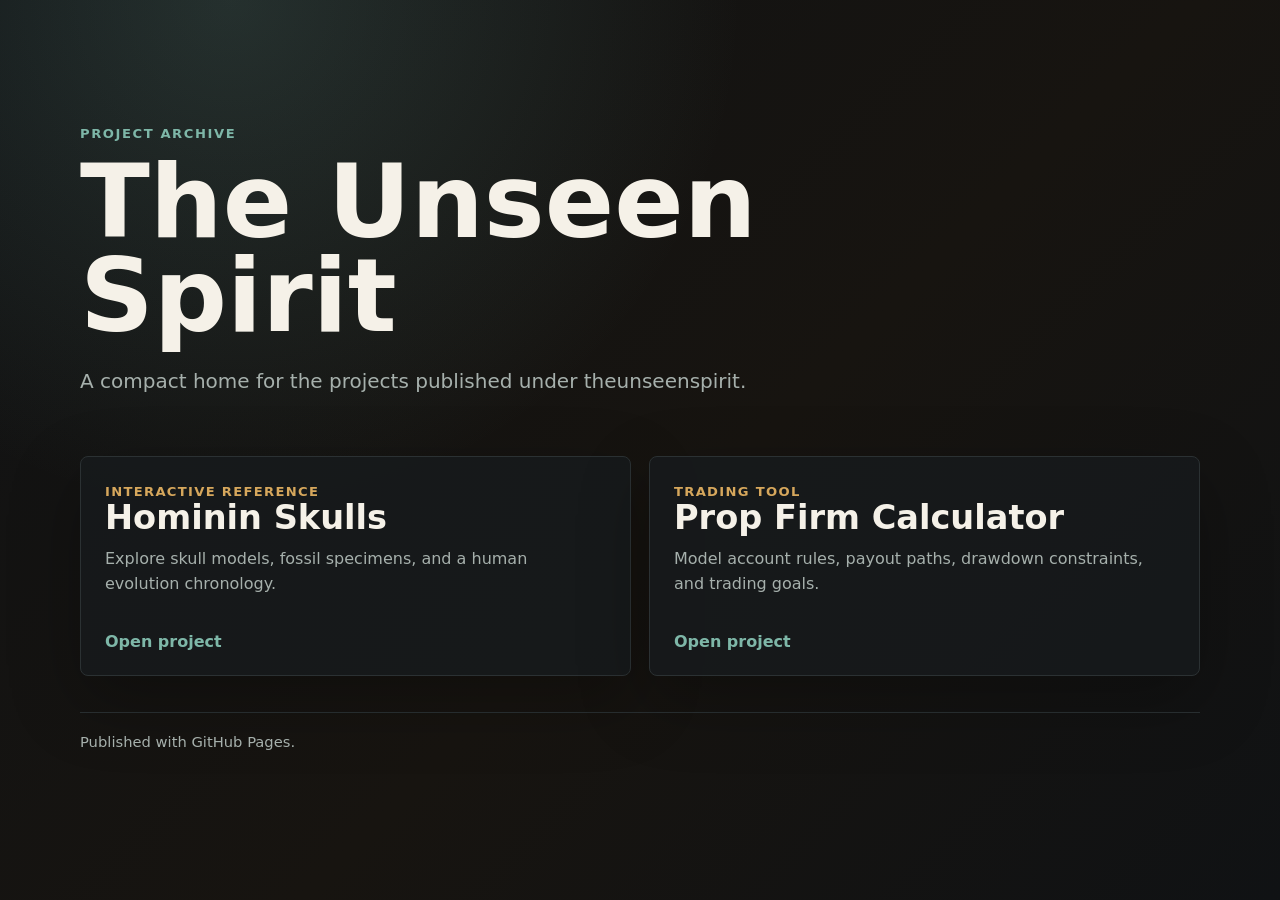
==== index.html @ e8b1f83f "Publish theunseenspirit projects" ====
<!doctype html>
<html lang="en">
<head>
  <meta charset="utf-8">
  <meta name="viewport" content="width=device-width, initial-scale=1">
  <meta name="description" content="The Unseen Spirit project archive.">
  <meta name="theme-color" content="#101214">
  <title>The Unseen Spirit</title>
  <style>
    :root {
      color-scheme: dark;
      --bg: #101214;
      --panel: #171a1d;
      --ink: #f5f1e8;
      --muted: #a6b0ac;
      --line: #2b3133;
      --accent: #d6a75c;
      --accent-2: #7eb7a8;
      --shadow: 0 24px 70px rgba(0, 0, 0, 0.28);
      font-family: Inter, ui-sans-serif, system-ui, -apple-system, BlinkMacSystemFont, "Segoe UI", sans-serif;
    }

    * {
      box-sizing: border-box;
    }

    body {
      margin: 0;
      min-height: 100vh;
      background:
        radial-gradient(circle at 18% 0%, rgba(126, 183, 168, 0.18), transparent 32rem),
        linear-gradient(135deg, #101214 0%, #171410 55%, #101214 100%);
      color: var(--ink);
    }

    main {
      width: min(1120px, calc(100% - 32px));
      margin: 0 auto;
      padding: 56px 0;
    }

    .hero {
      min-height: 42vh;
      display: grid;
      align-content: end;
      padding: 56px 0 36px;
    }

    .eyebrow {
      margin: 0 0 14px;
      color: var(--accent-2);
      font-size: 0.82rem;
      font-weight: 700;
      letter-spacing: 0.12em;
      text-transform: uppercase;
    }

    h1 {
      max-width: 820px;
      margin: 0;
      font-size: clamp(3rem, 8vw, 7.4rem);
      line-height: 0.92;
      letter-spacing: 0;
    }

    .intro {
      max-width: 680px;
      margin: 22px 0 0;
      color: var(--muted);
      font-size: clamp(1.04rem, 2vw, 1.25rem);
      line-height: 1.65;
    }

    .projects {
      display: grid;
      grid-template-columns: repeat(2, minmax(0, 1fr));
      gap: 18px;
      margin-top: 22px;
    }

    .project {
      min-height: 220px;
      display: flex;
      flex-direction: column;
      justify-content: space-between;
      gap: 24px;
      padding: 24px;
      border: 1px solid var(--line);
      border-radius: 8px;
      background: rgba(23, 26, 29, 0.82);
      box-shadow: var(--shadow);
      color: inherit;
      text-decoration: none;
      transition: transform 180ms ease, border-color 180ms ease, background 180ms ease;
    }

    .project:hover,
    .project:focus-visible {
      transform: translateY(-3px);
      border-color: rgba(214, 167, 92, 0.7);
      background: rgba(27, 31, 34, 0.95);
      outline: none;
    }

    .project span {
      color: var(--accent);
      font-size: 0.82rem;
      font-weight: 800;
      letter-spacing: 0.1em;
      text-transform: uppercase;
    }

    .project h2 {
      margin: 0;
      font-size: clamp(1.45rem, 3vw, 2.1rem);
      line-height: 1.05;
      letter-spacing: 0;
    }

    .project p {
      margin: 12px 0 0;
      color: var(--muted);
      line-height: 1.55;
    }

    .arrow {
      color: var(--accent-2);
      font-weight: 800;
    }

    footer {
      margin-top: 36px;
      padding-top: 20px;
      border-top: 1px solid var(--line);
      color: var(--muted);
      font-size: 0.92rem;
    }

    @media (max-width: 720px) {
      main {
        width: min(100% - 24px, 1120px);
        padding: 30px 0;
      }

      .hero {
        min-height: 34vh;
        padding: 36px 0 22px;
      }

      .projects {
        grid-template-columns: 1fr;
      }
    }
  </style>
</head>
<body>
  <main>
    <section class="hero" aria-labelledby="site-title">
      <p class="eyebrow">Project archive</p>
      <h1 id="site-title">The Unseen Spirit</h1>
      <p class="intro">A compact home for the projects published under theunseenspirit.</p>
    </section>

    <section class="projects" aria-label="Projects">
      <a class="project" href="projects/human-evolution-skull-comparison/public/">
        <div>
          <span>Interactive reference</span>
          <h2>Hominin Skulls</h2>
          <p>Explore skull models, fossil specimens, and a human evolution chronology.</p>
        </div>
        <div class="arrow">Open project</div>
      </a>

      <a class="project" href="projects/prop-firm-calculator/">
        <div>
          <span>Trading tool</span>
          <h2>Prop Firm Calculator</h2>
          <p>Model account rules, payout paths, drawdown constraints, and trading goals.</p>
        </div>
        <div class="arrow">Open project</div>
      </a>
    </section>

    <footer>Published with GitHub Pages.</footer>
  </main>
</body>
</html>
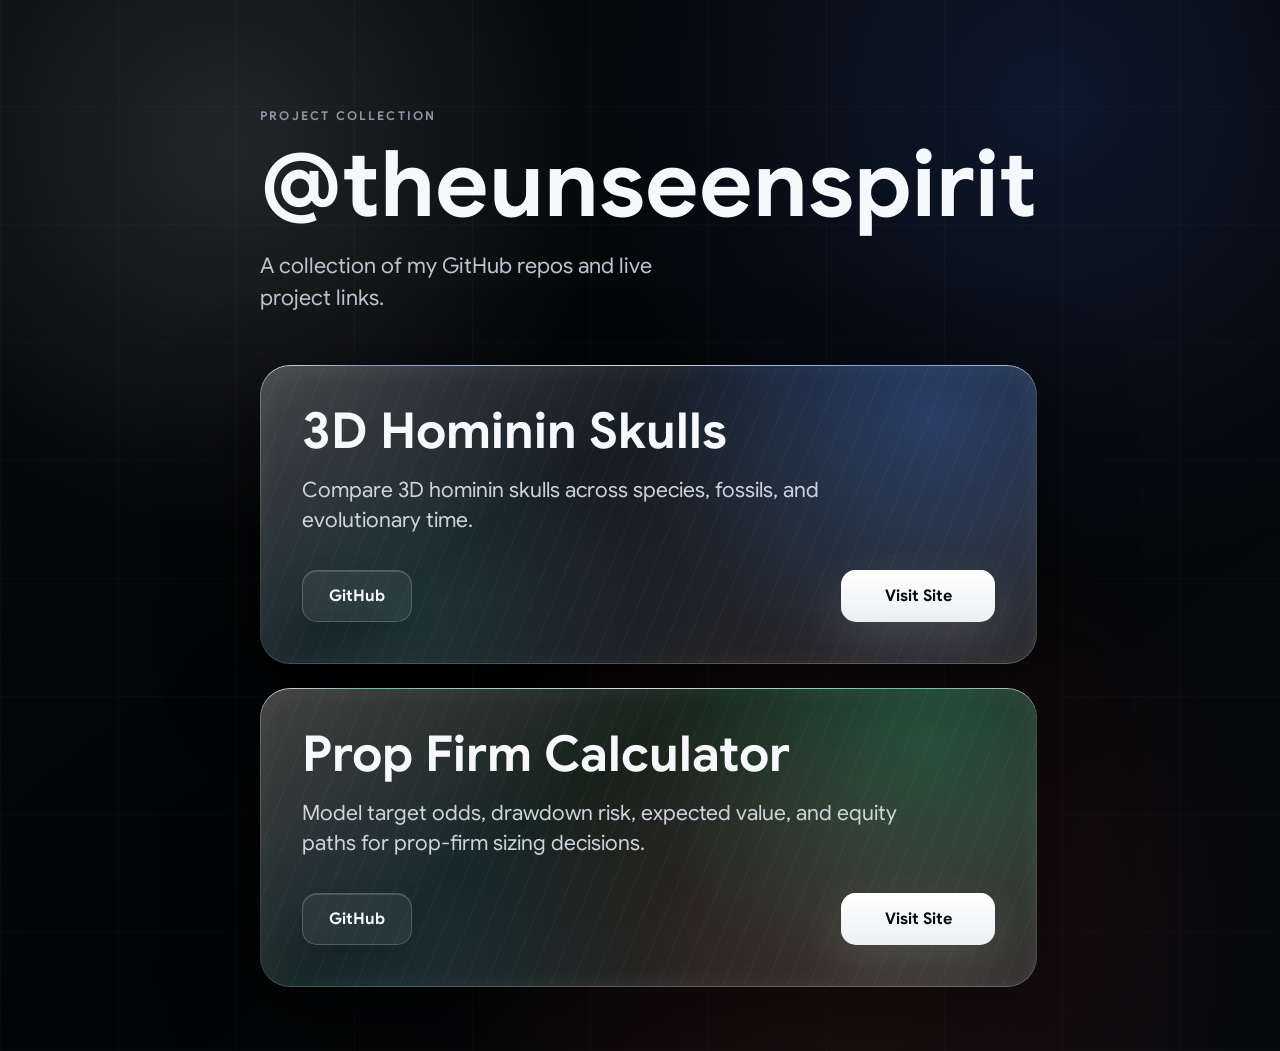
==== commit ae088b2e: "Use current theunseenspirit homepage" ====
--- a/index.html
+++ b/index.html
@@ -1,187 +1,78 @@
 <!doctype html>
 <html lang="en">
-<head>
-  <meta charset="utf-8">
-  <meta name="viewport" content="width=device-width, initial-scale=1">
-  <meta name="description" content="The Unseen Spirit project archive.">
-  <meta name="theme-color" content="#101214">
-  <title>The Unseen Spirit</title>
-  <style>
-    :root {
-      color-scheme: dark;
-      --bg: #101214;
-      --panel: #171a1d;
-      --ink: #f5f1e8;
-      --muted: #a6b0ac;
-      --line: #2b3133;
-      --accent: #d6a75c;
-      --accent-2: #7eb7a8;
-      --shadow: 0 24px 70px rgba(0, 0, 0, 0.28);
-      font-family: Inter, ui-sans-serif, system-ui, -apple-system, BlinkMacSystemFont, "Segoe UI", sans-serif;
-    }
+  <head>
+    <meta charset="utf-8" />
+    <meta name="viewport" content="width=device-width, initial-scale=1" />
+    <title>@theunseenspirit</title>
+    <meta
+      name="description"
+      content="A collection of @theunseenspirit GitHub repos and live project links."
+    />
+    <link rel="stylesheet" href="styles.css?v=sharp-1" />
+  </head>
+  <body>
+    <a class="skip-link" href="#projects">Skip to projects</a>
 
-    * {
-      box-sizing: border-box;
-    }
+    <main class="site-shell">
+      <section class="intro" aria-labelledby="site-title">
+        <p class="eyebrow">Project collection</p>
+        <h1 id="site-title">@theunseenspirit</h1>
+        <p class="tagline">
+          A collection of my GitHub repos and live project links.
+        </p>
+      </section>
 
-    body {
-      margin: 0;
-      min-height: 100vh;
-      background:
-        radial-gradient(circle at 18% 0%, rgba(126, 183, 168, 0.18), transparent 32rem),
-        linear-gradient(135deg, #101214 0%, #171410 55%, #101214 100%);
-      color: var(--ink);
-    }
+      <section class="projects" id="projects" aria-label="Projects">
+        <article class="project accent-blue">
+          <div class="project-copy">
+            <h2>3D Hominin Skulls</h2>
+            <p>
+              Compare 3D hominin skulls across species, fossils, and
+              evolutionary time.
+            </p>
+          </div>
+          <div class="project-links" aria-label="3D Hominin Skulls links">
+            <a
+              class="project-link project-link-secondary"
+              href="https://github.com/theunseenspirit/human-evolution-skull-comparison"
+            >
+              GitHub
+            </a>
+            <a
+              class="project-link project-link-primary"
+              href="https://theunseenspirit.github.io/human-evolution-skull-comparison/"
+            >
+              Visit Site
+            </a>
+          </div>
+        </article>
 
-    main {
-      width: min(1120px, calc(100% - 32px));
-      margin: 0 auto;
-      padding: 56px 0;
-    }
+        <article class="project accent-green">
+          <div class="project-copy">
+            <h2>Prop Firm Calculator</h2>
+            <p>
+              Model target odds, drawdown risk, expected value, and equity
+              paths for prop-firm sizing decisions.
+            </p>
+          </div>
+          <div class="project-links" aria-label="Prop Firm Calculator links">
+            <a
+              class="project-link project-link-secondary"
+              href="https://github.com/theunseenspirit/prop-firm-calculator"
+            >
+              GitHub
+            </a>
+            <a
+              class="project-link project-link-primary"
+              href="https://theunseenspirit.github.io/prop-firm-calculator/"
+            >
+              Visit Site
+            </a>
+          </div>
+        </article>
+      </section>
+    </main>
 
-    .hero {
-      min-height: 42vh;
-      display: grid;
-      align-content: end;
-      padding: 56px 0 36px;
-    }
-
-    .eyebrow {
-      margin: 0 0 14px;
-      color: var(--accent-2);
-      font-size: 0.82rem;
-      font-weight: 700;
-      letter-spacing: 0.12em;
-      text-transform: uppercase;
-    }
-
-    h1 {
-      max-width: 820px;
-      margin: 0;
-      font-size: clamp(3rem, 8vw, 7.4rem);
-      line-height: 0.92;
-      letter-spacing: 0;
-    }
-
-    .intro {
-      max-width: 680px;
-      margin: 22px 0 0;
-      color: var(--muted);
-      font-size: clamp(1.04rem, 2vw, 1.25rem);
-      line-height: 1.65;
-    }
-
-    .projects {
-      display: grid;
-      grid-template-columns: repeat(2, minmax(0, 1fr));
-      gap: 18px;
-      margin-top: 22px;
-    }
-
-    .project {
-      min-height: 220px;
-      display: flex;
-      flex-direction: column;
-      justify-content: space-between;
-      gap: 24px;
-      padding: 24px;
-      border: 1px solid var(--line);
-      border-radius: 8px;
-      background: rgba(23, 26, 29, 0.82);
-      box-shadow: var(--shadow);
-      color: inherit;
-      text-decoration: none;
-      transition: transform 180ms ease, border-color 180ms ease, background 180ms ease;
-    }
-
-    .project:hover,
-    .project:focus-visible {
-      transform: translateY(-3px);
-      border-color: rgba(214, 167, 92, 0.7);
-      background: rgba(27, 31, 34, 0.95);
-      outline: none;
-    }
-
-    .project span {
-      color: var(--accent);
-      font-size: 0.82rem;
-      font-weight: 800;
-      letter-spacing: 0.1em;
-      text-transform: uppercase;
-    }
-
-    .project h2 {
-      margin: 0;
-      font-size: clamp(1.45rem, 3vw, 2.1rem);
-      line-height: 1.05;
-      letter-spacing: 0;
-    }
-
-    .project p {
-      margin: 12px 0 0;
-      color: var(--muted);
-      line-height: 1.55;
-    }
-
-    .arrow {
-      color: var(--accent-2);
-      font-weight: 800;
-    }
-
-    footer {
-      margin-top: 36px;
-      padding-top: 20px;
-      border-top: 1px solid var(--line);
-      color: var(--muted);
-      font-size: 0.92rem;
-    }
-
-    @media (max-width: 720px) {
-      main {
-        width: min(100% - 24px, 1120px);
-        padding: 30px 0;
-      }
-
-      .hero {
-        min-height: 34vh;
-        padding: 36px 0 22px;
-      }
-
-      .projects {
-        grid-template-columns: 1fr;
-      }
-    }
-  </style>
-</head>
-<body>
-  <main>
-    <section class="hero" aria-labelledby="site-title">
-      <p class="eyebrow">Project archive</p>
-      <h1 id="site-title">The Unseen Spirit</h1>
-      <p class="intro">A compact home for the projects published under theunseenspirit.</p>
-    </section>
-
-    <section class="projects" aria-label="Projects">
-      <a class="project" href="projects/human-evolution-skull-comparison/public/">
-        <div>
-          <span>Interactive reference</span>
-          <h2>Hominin Skulls</h2>
-          <p>Explore skull models, fossil specimens, and a human evolution chronology.</p>
-        </div>
-        <div class="arrow">Open project</div>
-      </a>
-
-      <a class="project" href="projects/prop-firm-calculator/">
-        <div>
-          <span>Trading tool</span>
-          <h2>Prop Firm Calculator</h2>
-          <p>Model account rules, payout paths, drawdown constraints, and trading goals.</p>
-        </div>
-        <div class="arrow">Open project</div>
-      </a>
-    </section>
-
-    <footer>Published with GitHub Pages.</footer>
-  </main>
-</body>
+    <script src="script.js"></script>
+  </body>
 </html>
--- a/styles.css
+++ b/styles.css
@@ -0,0 +1,480 @@
+:root {
+  color-scheme: dark;
+  --bg: #040506;
+  --ink: #f7f8fb;
+  --muted: #bcc4d2;
+  --muted-soft: #8b95a6;
+  --glass: rgb(255 255 255 / 0.08);
+  --glass-hot: rgb(255 255 255 / 0.16);
+  --line: rgb(255 255 255 / 0.18);
+  --red: #ff5148;
+  --blue: #4b8dff;
+  --green: #30d985;
+  --max: 1060px;
+  --font:
+    "Google Sans",
+    "Google Sans Text",
+    "Product Sans",
+    Arial,
+    sans-serif;
+}
+
+@font-face {
+  font-family: "Google Sans";
+  src: url("assets/fonts/google-sans-regular.ttf") format("truetype");
+  font-weight: 400;
+  font-style: normal;
+  font-display: swap;
+}
+
+@font-face {
+  font-family: "Google Sans";
+  src: url("assets/fonts/google-sans-500.ttf") format("truetype");
+  font-weight: 500;
+  font-style: normal;
+  font-display: swap;
+}
+
+@font-face {
+  font-family: "Google Sans";
+  src: url("assets/fonts/google-sans-700.ttf") format("truetype");
+  font-weight: 700;
+  font-style: normal;
+  font-display: swap;
+}
+
+* {
+  box-sizing: border-box;
+}
+
+html {
+  min-width: 320px;
+  min-height: 100%;
+  background: var(--bg);
+}
+
+body {
+  min-height: 100svh;
+  margin: 0;
+  overflow-x: hidden;
+  background:
+    radial-gradient(circle at 18% 14%, rgb(255 255 255 / 0.12), transparent 24rem),
+    radial-gradient(circle at 82% 10%, rgb(68 126 255 / 0.16), transparent 30rem),
+    radial-gradient(circle at 66% 86%, rgb(255 81 72 / 0.12), transparent 26rem),
+    repeating-linear-gradient(90deg, rgb(255 255 255 / 0.024) 0 1px, transparent 1px 118px),
+    repeating-linear-gradient(0deg, rgb(255 255 255 / 0.018) 0 1px, transparent 1px 118px),
+    linear-gradient(140deg, #07090c 0%, #030405 52%, #080a0e 100%);
+  color: var(--ink);
+  font-family: var(--font);
+  -webkit-font-smoothing: antialiased;
+  text-rendering: optimizeLegibility;
+}
+
+body::before,
+body::after {
+  position: fixed;
+  inset: 0;
+  z-index: -2;
+  pointer-events: none;
+  content: "";
+}
+
+body::before {
+  background:
+    linear-gradient(rgb(255 255 255 / 0.07) 1px, transparent 1px),
+    linear-gradient(90deg, rgb(255 255 255 / 0.06) 1px, transparent 1px);
+  background-position: center top;
+  background-size: 88px 88px;
+  mask-image: radial-gradient(ellipse at 62% 62%, black 0 48%, transparent 78%);
+  transform: perspective(900px) rotateX(62deg) translateY(14vh) scale(1.4);
+  transform-origin: center bottom;
+  opacity: 0.78;
+}
+
+body::after {
+  z-index: -1;
+  background:
+    linear-gradient(115deg, transparent 0 23%, rgb(255 255 255 / 0.05) 24%, transparent 33%),
+    linear-gradient(19deg, transparent 0 45%, rgb(255 255 255 / 0.035) 46%, transparent 55%),
+    repeating-linear-gradient(0deg, rgb(255 255 255 / 0.024) 0 1px, transparent 1px 4px);
+  mix-blend-mode: screen;
+  opacity: 0.68;
+}
+
+a {
+  color: inherit;
+}
+
+.skip-link {
+  position: fixed;
+  top: 16px;
+  left: 16px;
+  z-index: 10;
+  padding: 10px 14px;
+  border-radius: 10px;
+  background: var(--ink);
+  color: var(--bg);
+  font-size: 0.85rem;
+  font-weight: 700;
+  opacity: 0;
+  pointer-events: none;
+  transform: translateY(-10px);
+  transition: opacity 180ms ease, transform 180ms ease;
+}
+
+.skip-link:focus {
+  opacity: 1;
+  pointer-events: auto;
+  transform: translateY(0);
+}
+
+.site-shell {
+  width: min(1500px, calc(100% - 56px));
+  min-height: 100svh;
+  margin: 0 auto;
+  padding: clamp(54px, 8vw, 96px) 0;
+  display: grid;
+  grid-template-columns: minmax(560px, 0.85fr) minmax(620px, 1fr);
+  gap: clamp(40px, 4vw, 72px);
+  align-items: center;
+}
+
+.intro {
+  align-self: start;
+  padding-top: clamp(4px, 4vh, 46px);
+}
+
+.eyebrow {
+  margin: 0 0 18px;
+  color: var(--muted-soft);
+  font-size: 0.76rem;
+  font-weight: 700;
+  letter-spacing: 0.18em;
+  text-transform: uppercase;
+}
+
+h1,
+h2,
+p {
+  margin-top: 0;
+}
+
+h1 {
+  max-width: 100%;
+  margin-bottom: 22px;
+  font-size: clamp(60px, 5vw, 84px);
+  font-weight: 700;
+  line-height: 0.95;
+  letter-spacing: 0;
+  text-wrap: nowrap;
+}
+
+.tagline {
+  max-width: 31rem;
+  margin-bottom: 0;
+  color: var(--muted);
+  font-size: clamp(1.1rem, 2vw, 1.35rem);
+  line-height: 1.45;
+  text-wrap: pretty;
+}
+
+.projects {
+  display: grid;
+  gap: 32px;
+}
+
+.project {
+  --accent: var(--blue);
+  --tint-a: rgb(75 141 255 / 0.22);
+  --tint-b: rgb(255 255 255 / 0.06);
+  --tint-c: rgb(255 81 72 / 0.12);
+  position: relative;
+  isolation: isolate;
+  min-height: 284px;
+  padding: clamp(28px, 4vw, 42px);
+  display: grid;
+  grid-template-columns: 1fr;
+  gap: 34px;
+  align-content: space-between;
+  overflow: hidden;
+  border-radius: 30px;
+  background:
+    repeating-linear-gradient(112deg, rgb(255 255 255 / 0.035) 0 1px, transparent 1px 20px),
+    radial-gradient(circle at 18% 84%, var(--tint-c), transparent 34%),
+    radial-gradient(circle at 86% 18%, var(--tint-a), transparent 40%),
+    linear-gradient(145deg, rgb(255 255 255 / 0.2), var(--tint-b) 38%, rgb(255 255 255 / 0.09)),
+    var(--glass);
+  box-shadow:
+    inset 0 1px 0 rgb(255 255 255 / 0.6),
+    inset 0 0 34px rgb(255 255 255 / 0.045),
+    inset 0 -1px 0 rgb(255 255 255 / 0.16),
+    0 26px 86px rgb(0 0 0 / 0.52);
+  backdrop-filter: blur(12px) saturate(1.2) contrast(1.08);
+  -webkit-backdrop-filter: blur(12px) saturate(1.2) contrast(1.08);
+  translate: 0 0;
+  transform: translate3d(0, 0, 0);
+  transform-style: preserve-3d;
+  animation: card-drift 9s ease-in-out var(--float-delay, 0s) infinite alternate;
+  transition:
+    box-shadow 280ms ease,
+    background 280ms ease,
+    transform 280ms ease;
+  will-change: transform;
+}
+
+.project::after {
+  position: absolute;
+  inset: 0;
+  z-index: -1;
+  border-radius: inherit;
+  pointer-events: none;
+  content: "";
+}
+
+.project::after {
+  padding: 1px;
+  background:
+    linear-gradient(90deg, transparent 0 5%, var(--accent) 14%, white 48%, var(--accent) 83%, transparent 96%) top / 100% 5px no-repeat,
+    linear-gradient(150deg, rgb(255 255 255 / 0.48), rgb(255 255 255 / 0.07) 32%, rgb(255 255 255 / 0.16));
+  mask:
+    linear-gradient(#000 0 0) content-box,
+    linear-gradient(#000 0 0);
+  mask-composite: exclude;
+  opacity: 0.56;
+  transition: opacity 280ms ease;
+}
+
+.project:hover,
+.project:focus-within {
+  animation-play-state: paused;
+  box-shadow:
+    inset 0 1px 0 rgb(255 255 255 / 0.64),
+    inset 0 0 32px rgb(255 255 255 / 0.06),
+    inset 0 -1px 0 rgb(255 255 255 / 0.18),
+    0 28px 90px rgb(0 0 0 / 0.58);
+  transform: translate3d(0, -4px, 0);
+}
+
+.project:hover::after,
+.project:focus-within::after {
+  opacity: 0.72;
+}
+
+.project-copy {
+  max-width: 42rem;
+  transform: translateZ(26px);
+}
+
+h2 {
+  margin-bottom: 18px;
+  font-size: clamp(2rem, 4vw, 3.1rem);
+  font-weight: 700;
+  line-height: 1;
+  letter-spacing: 0;
+  text-wrap: balance;
+}
+
+.project p {
+  max-width: 38rem;
+  margin-bottom: 0;
+  color: rgb(228 234 244 / 0.88);
+  font-size: clamp(1.1rem, 1.8vw, 1.32rem);
+  line-height: 1.45;
+  text-wrap: pretty;
+}
+
+.project-links {
+  display: flex;
+  gap: 14px;
+  align-items: center;
+  justify-content: space-between;
+  transform: translateZ(44px);
+}
+
+.project-link {
+  min-width: 110px;
+  min-height: 52px;
+  padding: 0 22px;
+  display: inline-grid;
+  place-items: center;
+  border-radius: 15px;
+  font-size: 1rem;
+  font-weight: 700;
+  line-height: 1;
+  text-decoration: none;
+  transition:
+    transform 260ms cubic-bezier(0.22, 1, 0.36, 1),
+    background 260ms ease,
+    color 260ms ease,
+    box-shadow 260ms ease;
+}
+
+.project-link:hover,
+.project-link:focus-visible {
+  transform: translateY(-2px);
+}
+
+.project-link:focus-visible {
+  outline: 3px solid rgb(255 255 255 / 0.74);
+  outline-offset: 3px;
+}
+
+.project-link-secondary {
+  border: 1px solid rgb(255 255 255 / 0.2);
+  background: rgb(255 255 255 / 0.055);
+  color: var(--ink);
+  box-shadow:
+    inset 0 1px 0 rgb(255 255 255 / 0.14),
+    0 10px 24px rgb(0 0 0 / 0.18);
+}
+
+.project-link-secondary:hover,
+.project-link-secondary:focus-visible {
+  background: rgb(255 255 255 / 0.12);
+}
+
+.project-link-primary {
+  min-width: 154px;
+  background: linear-gradient(180deg, #ffffff 0%, #eceff3 100%);
+  color: #07090c;
+  box-shadow:
+    inset 0 1px 0 #ffffff,
+    0 14px 42px rgb(255 255 255 / 0.17),
+    0 8px 24px rgb(0 0 0 / 0.24);
+}
+
+.project-link-primary:hover,
+.project-link-primary:focus-visible {
+  background: linear-gradient(180deg, var(--accent) 0%, color-mix(in srgb, var(--accent) 72%, #000000) 100%);
+  color: #ffffff;
+  box-shadow:
+    inset 0 1px 0 rgb(255 255 255 / 0.42),
+    inset 0 -1px 0 rgb(0 0 0 / 0.18),
+    0 18px 52px color-mix(in srgb, var(--accent) 34%, transparent),
+    0 10px 30px rgb(0 0 0 / 0.28);
+}
+
+.accent-red {
+  --accent: var(--red);
+  --tint-a: rgb(255 81 72 / 0.24);
+  --tint-b: rgb(126 55 48 / 0.18);
+  --tint-c: rgb(255 202 138 / 0.12);
+}
+
+.accent-blue {
+  --accent: var(--blue);
+  --tint-a: rgb(75 141 255 / 0.26);
+  --tint-b: rgb(34 69 116 / 0.18);
+  --tint-c: rgb(91 255 218 / 0.1);
+}
+
+.accent-green {
+  --accent: var(--green);
+  --tint-a: rgb(48 217 133 / 0.24);
+  --tint-b: rgb(23 94 62 / 0.18);
+  --tint-c: rgb(75 141 255 / 0.1);
+}
+
+@supports not ((backdrop-filter: blur(1px)) or (-webkit-backdrop-filter: blur(1px))) {
+  .project {
+    background: rgb(21 23 28 / 0.94);
+  }
+}
+
+@keyframes card-drift {
+  from {
+    translate: 0 -3px;
+  }
+
+  to {
+    translate: 0 3px;
+  }
+}
+
+@media (max-width: 1280px) {
+  .site-shell {
+    width: min(100% - 48px, 760px);
+    min-height: auto;
+    padding: clamp(42px, 7vw, 72px) 0 64px;
+    grid-template-columns: 1fr;
+    gap: 52px;
+  }
+
+  h1 {
+    max-width: 100%;
+    font-size: clamp(60px, 9vw, 92px);
+  }
+
+  .projects {
+    gap: 24px;
+  }
+
+  .project {
+    min-height: 258px;
+    grid-template-columns: 1fr;
+    align-items: stretch;
+  }
+
+  .project-links {
+    justify-content: space-between;
+  }
+}
+
+@media (max-width: 560px) {
+  body::before {
+    background-size: 58px 58px;
+  }
+
+  .site-shell {
+    width: min(100% - 28px, 480px);
+    padding-top: 34px;
+  }
+
+  .eyebrow {
+    margin-bottom: 14px;
+  }
+
+  h1 {
+    margin-bottom: 18px;
+    font-size: clamp(48px, 15vw, 67px);
+  }
+
+  .project {
+    min-height: 280px;
+    padding: 26px;
+    border-radius: 24px;
+  }
+
+  h2 {
+    font-size: clamp(2rem, 11vw, 2.55rem);
+  }
+
+  .project-links {
+    gap: 12px;
+  }
+
+  .project-link {
+    min-width: 0;
+    flex: 1;
+    padding-inline: 16px;
+  }
+
+  .project-link-primary {
+    min-width: 0;
+  }
+}
+
+@media (prefers-reduced-motion: reduce) {
+  *,
+  *::before,
+  *::after {
+    scroll-behavior: auto !important;
+    transition-duration: 1ms !important;
+    animation-duration: 1ms !important;
+    animation-iteration-count: 1 !important;
+  }
+
+  .project {
+    animation: none;
+  }
+}
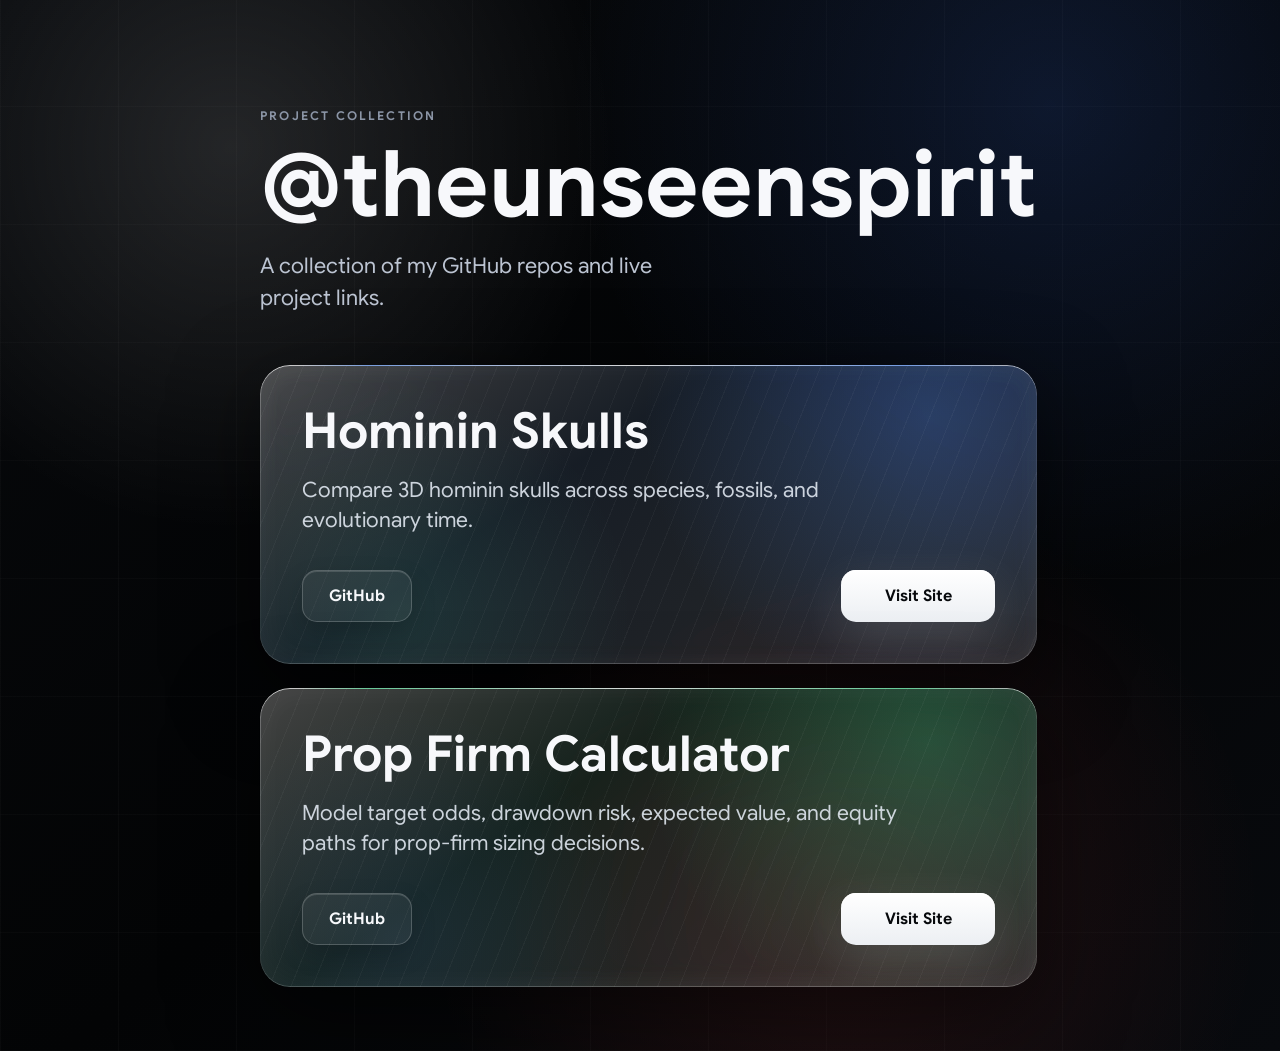
==== commit cee9ef7f: "Rename hominin skulls card" ====
--- a/index.html
+++ b/index.html
@@ -25,13 +25,13 @@
       <section class="projects" id="projects" aria-label="Projects">
         <article class="project accent-blue">
           <div class="project-copy">
-            <h2>3D Hominin Skulls</h2>
+            <h2>Hominin Skulls</h2>
             <p>
               Compare 3D hominin skulls across species, fossils, and
               evolutionary time.
             </p>
           </div>
-          <div class="project-links" aria-label="3D Hominin Skulls links">
+          <div class="project-links" aria-label="Hominin Skulls links">
             <a
               class="project-link project-link-secondary"
               href="https://github.com/theunseenspirit/human-evolution-skull-comparison"
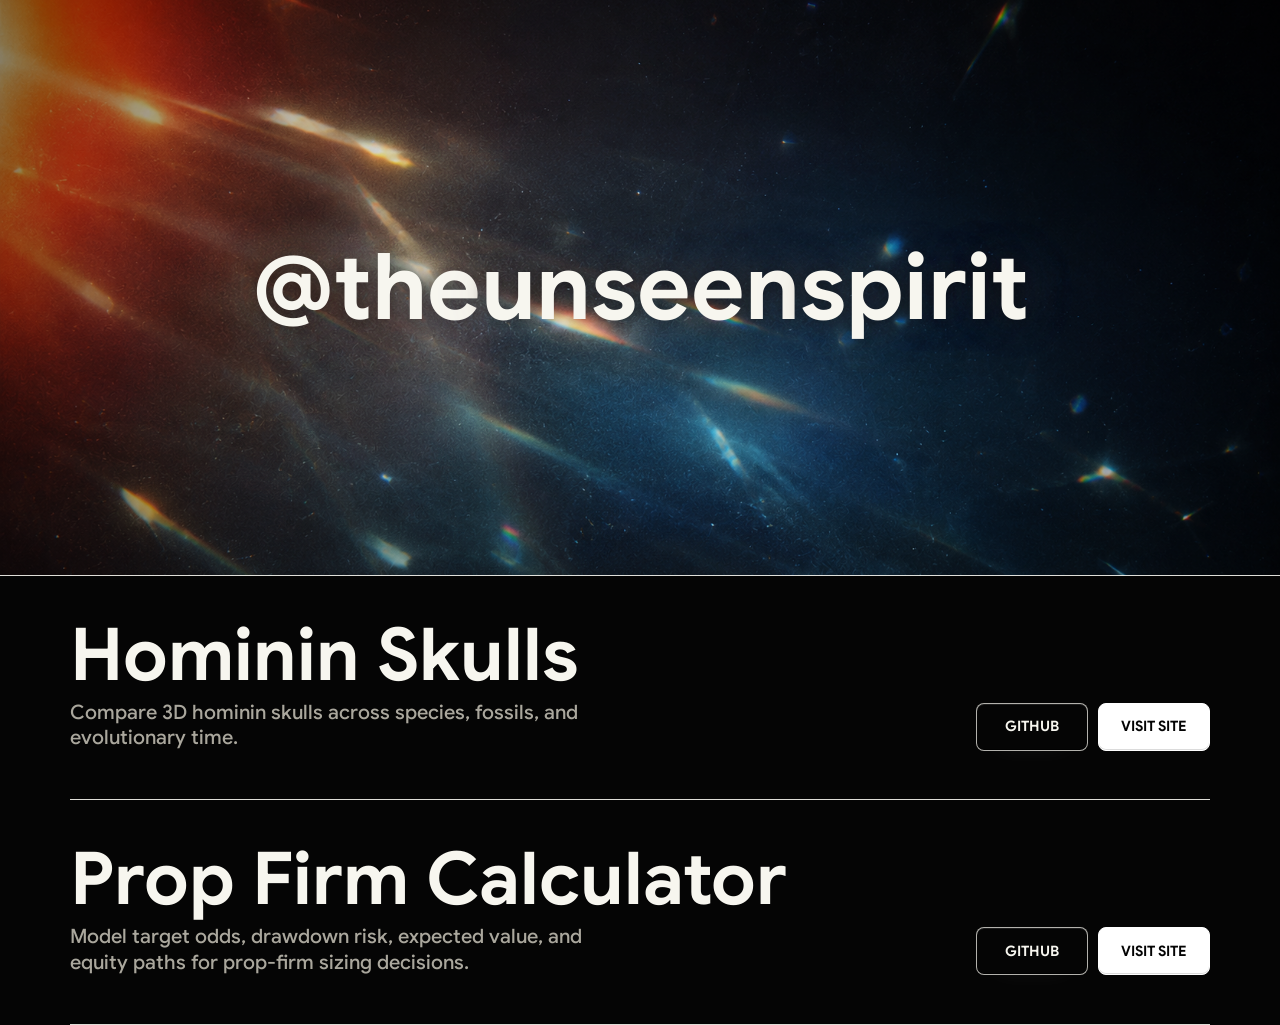
==== commit db26c4fb: "Update homepage design" ====
--- a/index.html
+++ b/index.html
@@ -8,22 +8,20 @@
       name="description"
       content="A collection of @theunseenspirit GitHub repos and live project links."
     />
-    <link rel="stylesheet" href="styles.css?v=sharp-1" />
+    <link rel="stylesheet" href="styles.css?v=plain-buttons-3" />
   </head>
   <body>
     <a class="skip-link" href="#projects">Skip to projects</a>
 
     <main class="site-shell">
       <section class="intro" aria-labelledby="site-title">
-        <p class="eyebrow">Project collection</p>
-        <h1 id="site-title">@theunseenspirit</h1>
-        <p class="tagline">
-          A collection of my GitHub repos and live project links.
-        </p>
+        <h1 id="site-title">
+          <span>@the</span><span>unseen</span><span>spirit</span>
+        </h1>
       </section>
 
       <section class="projects" id="projects" aria-label="Projects">
-        <article class="project accent-blue">
+        <article class="project">
           <div class="project-copy">
             <h2>Hominin Skulls</h2>
             <p>
@@ -47,7 +45,7 @@
           </div>
         </article>
 
-        <article class="project accent-green">
+        <article class="project">
           <div class="project-copy">
             <h2>Prop Firm Calculator</h2>
             <p>
@@ -72,7 +70,5 @@
         </article>
       </section>
     </main>
-
-    <script src="script.js"></script>
   </body>
 </html>
--- a/styles.css
+++ b/styles.css
@@ -1,16 +1,10 @@
 :root {
   color-scheme: dark;
-  --bg: #040506;
-  --ink: #f7f8fb;
-  --muted: #bcc4d2;
-  --muted-soft: #8b95a6;
-  --glass: rgb(255 255 255 / 0.08);
-  --glass-hot: rgb(255 255 255 / 0.16);
-  --line: rgb(255 255 255 / 0.18);
-  --red: #ff5148;
-  --blue: #4b8dff;
-  --green: #30d985;
-  --max: 1060px;
+  --bg: #030303;
+  --ink: #f7f6ef;
+  --muted: #aaa79d;
+  --line: #f7f6ef;
+  --paper: #050505;
   --font:
     "Google Sans",
     "Google Sans Text",
@@ -48,57 +42,22 @@
 }
 
 html {
-  min-width: 320px;
+  min-width: 0;
   min-height: 100%;
+  width: 100%;
+  overflow-x: clip;
   background: var(--bg);
 }
 
 body {
   min-height: 100svh;
   margin: 0;
-  overflow-x: hidden;
-  background:
-    radial-gradient(circle at 18% 14%, rgb(255 255 255 / 0.12), transparent 24rem),
-    radial-gradient(circle at 82% 10%, rgb(68 126 255 / 0.16), transparent 30rem),
-    radial-gradient(circle at 66% 86%, rgb(255 81 72 / 0.12), transparent 26rem),
-    repeating-linear-gradient(90deg, rgb(255 255 255 / 0.024) 0 1px, transparent 1px 118px),
-    repeating-linear-gradient(0deg, rgb(255 255 255 / 0.018) 0 1px, transparent 1px 118px),
-    linear-gradient(140deg, #07090c 0%, #030405 52%, #080a0e 100%);
+  overflow-x: clip;
+  background: var(--bg);
   color: var(--ink);
   font-family: var(--font);
   -webkit-font-smoothing: antialiased;
   text-rendering: optimizeLegibility;
-}
-
-body::before,
-body::after {
-  position: fixed;
-  inset: 0;
-  z-index: -2;
-  pointer-events: none;
-  content: "";
-}
-
-body::before {
-  background:
-    linear-gradient(rgb(255 255 255 / 0.07) 1px, transparent 1px),
-    linear-gradient(90deg, rgb(255 255 255 / 0.06) 1px, transparent 1px);
-  background-position: center top;
-  background-size: 88px 88px;
-  mask-image: radial-gradient(ellipse at 62% 62%, black 0 48%, transparent 78%);
-  transform: perspective(900px) rotateX(62deg) translateY(14vh) scale(1.4);
-  transform-origin: center bottom;
-  opacity: 0.78;
-}
-
-body::after {
-  z-index: -1;
-  background:
-    linear-gradient(115deg, transparent 0 23%, rgb(255 255 255 / 0.05) 24%, transparent 33%),
-    linear-gradient(19deg, transparent 0 45%, rgb(255 255 255 / 0.035) 46%, transparent 55%),
-    repeating-linear-gradient(0deg, rgb(255 255 255 / 0.024) 0 1px, transparent 1px 4px);
-  mix-blend-mode: screen;
-  opacity: 0.68;
 }
 
 a {
@@ -110,16 +69,17 @@
   top: 16px;
   left: 16px;
   z-index: 10;
-  padding: 10px 14px;
-  border-radius: 10px;
+  padding: 10px 12px;
+  min-height: 44px;
+  border: 1px solid var(--ink);
   background: var(--ink);
   color: var(--bg);
-  font-size: 0.85rem;
+  font-size: 0.82rem;
   font-weight: 700;
   opacity: 0;
   pointer-events: none;
-  transform: translateY(-10px);
-  transition: opacity 180ms ease, transform 180ms ease;
+  transform: translateY(-8px);
+  transition: opacity 160ms ease, transform 160ms ease;
 }
 
 .skip-link:focus {
@@ -129,338 +89,275 @@
 }
 
 .site-shell {
-  width: min(1500px, calc(100% - 56px));
+  width: 100%;
   min-height: 100svh;
-  margin: 0 auto;
-  padding: clamp(54px, 8vw, 96px) 0;
-  display: grid;
-  grid-template-columns: minmax(560px, 0.85fr) minmax(620px, 1fr);
-  gap: clamp(40px, 4vw, 72px);
-  align-items: center;
+  margin: 0;
+  padding: 0;
+  display: grid;
+  grid-template-rows: auto 1fr;
 }
 
 .intro {
-  align-self: start;
-  padding-top: clamp(4px, 4vh, 46px);
-}
-
-.eyebrow {
-  margin: 0 0 18px;
-  color: var(--muted-soft);
-  font-size: 0.76rem;
-  font-weight: 700;
-  letter-spacing: 0.18em;
-  text-transform: uppercase;
-}
-
+  min-height: clamp(300px, 44svh, 520px);
+  padding: 20px 14px;
+  display: grid;
+  place-items: center;
+  background:
+    radial-gradient(circle at 50% 52%, rgb(0 0 0 / 0.02) 0 28%, rgb(0 0 0 / 0.22) 54%, rgb(0 0 0 / 0.46) 100%),
+    url("assets/hero-lightfield.png") center / cover no-repeat,
+    var(--bg);
+  border-bottom: 1px solid rgb(247 246 239 / 0.9);
+  overflow: hidden;
+}
+
+.eyebrow,
 h1,
 h2,
 p {
-  margin-top: 0;
+  margin: 0;
+}
+
+.eyebrow {
+  color: var(--muted);
+  font-size: clamp(0.78rem, 1vw, 0.92rem);
+  font-weight: 700;
+  line-height: 1;
+  text-transform: uppercase;
 }
 
 h1 {
-  max-width: 100%;
-  margin-bottom: 22px;
-  font-size: clamp(60px, 5vw, 84px);
-  font-weight: 700;
-  line-height: 0.95;
+  max-width: none;
+  font-size: clamp(2.7rem, 18vw, 4.7rem);
+  font-weight: 700;
+  line-height: 0.82;
   letter-spacing: 0;
-  text-wrap: nowrap;
+  text-align: center;
+  color: var(--ink);
+  text-shadow:
+    0 2px 18px rgb(0 0 0 / 0.46),
+    0 0 52px rgb(255 103 25 / 0.18),
+    0 0 64px rgb(65 155 255 / 0.16);
+  white-space: normal;
+}
+
+h1 span {
+  display: block;
 }
 
 .tagline {
-  max-width: 31rem;
-  margin-bottom: 0;
+  max-width: 34rem;
+  color: var(--ink);
+  font-size: clamp(1.15rem, 2vw, 1.7rem);
+  font-weight: 500;
+  line-height: 1.16;
+}
+
+.projects {
+  width: 100%;
+  padding: 0 14px;
+  display: grid;
+  background: var(--paper);
+}
+
+.project {
+  min-height: 0;
+  padding: clamp(24px, 3.8vw, 54px) 0;
+  display: grid;
+  grid-template-columns: 1fr;
+  gap: clamp(22px, 5vw, 76px);
+  align-items: start;
+  border-bottom: 1px solid rgb(247 246 239 / 0.9);
+}
+
+.project-copy {
+  display: grid;
+  gap: 14px;
+}
+
+h2 {
+  max-width: none;
+  font-size: clamp(2rem, 10.8vw, 3.7rem);
+  font-weight: 700;
+  line-height: 0.84;
+  letter-spacing: 0;
+  white-space: normal;
+  text-wrap: balance;
+  overflow-wrap: anywhere;
+}
+
+.project p {
+  max-width: 33rem;
   color: var(--muted);
-  font-size: clamp(1.1rem, 2vw, 1.35rem);
-  line-height: 1.45;
+  font-size: clamp(1rem, 1.55vw, 1.28rem);
+  font-weight: 500;
+  line-height: 1.28;
   text-wrap: pretty;
 }
 
-.projects {
-  display: grid;
-  gap: 32px;
-}
-
-.project {
-  --accent: var(--blue);
-  --tint-a: rgb(75 141 255 / 0.22);
-  --tint-b: rgb(255 255 255 / 0.06);
-  --tint-c: rgb(255 81 72 / 0.12);
+.project-links {
+  width: 100%;
+  display: flex;
+  flex-direction: column;
+  gap: 10px;
+  align-items: center;
+  justify-content: stretch;
+}
+
+.project-link {
   position: relative;
   isolation: isolate;
-  min-height: 284px;
-  padding: clamp(28px, 4vw, 42px);
-  display: grid;
-  grid-template-columns: 1fr;
-  gap: 34px;
-  align-content: space-between;
   overflow: hidden;
-  border-radius: 30px;
-  background:
-    repeating-linear-gradient(112deg, rgb(255 255 255 / 0.035) 0 1px, transparent 1px 20px),
-    radial-gradient(circle at 18% 84%, var(--tint-c), transparent 34%),
-    radial-gradient(circle at 86% 18%, var(--tint-a), transparent 40%),
-    linear-gradient(145deg, rgb(255 255 255 / 0.2), var(--tint-b) 38%, rgb(255 255 255 / 0.09)),
-    var(--glass);
-  box-shadow:
-    inset 0 1px 0 rgb(255 255 255 / 0.6),
-    inset 0 0 34px rgb(255 255 255 / 0.045),
-    inset 0 -1px 0 rgb(255 255 255 / 0.16),
-    0 26px 86px rgb(0 0 0 / 0.52);
-  backdrop-filter: blur(12px) saturate(1.2) contrast(1.08);
-  -webkit-backdrop-filter: blur(12px) saturate(1.2) contrast(1.08);
-  translate: 0 0;
-  transform: translate3d(0, 0, 0);
-  transform-style: preserve-3d;
-  animation: card-drift 9s ease-in-out var(--float-delay, 0s) infinite alternate;
-  transition:
-    box-shadow 280ms ease,
-    background 280ms ease,
-    transform 280ms ease;
-  will-change: transform;
-}
-
-.project::after {
-  position: absolute;
-  inset: 0;
-  z-index: -1;
-  border-radius: inherit;
-  pointer-events: none;
-  content: "";
-}
-
-.project::after {
-  padding: 1px;
-  background:
-    linear-gradient(90deg, transparent 0 5%, var(--accent) 14%, white 48%, var(--accent) 83%, transparent 96%) top / 100% 5px no-repeat,
-    linear-gradient(150deg, rgb(255 255 255 / 0.48), rgb(255 255 255 / 0.07) 32%, rgb(255 255 255 / 0.16));
-  mask:
-    linear-gradient(#000 0 0) content-box,
-    linear-gradient(#000 0 0);
-  mask-composite: exclude;
-  opacity: 0.56;
-  transition: opacity 280ms ease;
-}
-
-.project:hover,
-.project:focus-within {
-  animation-play-state: paused;
-  box-shadow:
-    inset 0 1px 0 rgb(255 255 255 / 0.64),
-    inset 0 0 32px rgb(255 255 255 / 0.06),
-    inset 0 -1px 0 rgb(255 255 255 / 0.18),
-    0 28px 90px rgb(0 0 0 / 0.58);
-  transform: translate3d(0, -4px, 0);
-}
-
-.project:hover::after,
-.project:focus-within::after {
-  opacity: 0.72;
-}
-
-.project-copy {
-  max-width: 42rem;
-  transform: translateZ(26px);
-}
-
-h2 {
-  margin-bottom: 18px;
-  font-size: clamp(2rem, 4vw, 3.1rem);
-  font-weight: 700;
-  line-height: 1;
-  letter-spacing: 0;
-  text-wrap: balance;
-}
-
-.project p {
-  max-width: 38rem;
-  margin-bottom: 0;
-  color: rgb(228 234 244 / 0.88);
-  font-size: clamp(1.1rem, 1.8vw, 1.32rem);
-  line-height: 1.45;
-  text-wrap: pretty;
-}
-
-.project-links {
-  display: flex;
-  gap: 14px;
-  align-items: center;
-  justify-content: space-between;
-  transform: translateZ(44px);
-}
-
-.project-link {
-  min-width: 110px;
-  min-height: 52px;
-  padding: 0 22px;
+  min-width: 112px;
+  min-height: 48px;
+  width: 100%;
+  padding: 0 18px;
   display: inline-grid;
   place-items: center;
-  border-radius: 15px;
-  font-size: 1rem;
+  border: 1px solid rgb(247 246 239 / 0.72);
+  border-radius: 8px;
+  background: #050505;
+  color: var(--ink);
+  font-size: 0.9rem;
   font-weight: 700;
   line-height: 1;
   text-decoration: none;
+  text-shadow: none;
+  text-transform: uppercase;
+  box-shadow:
+    inset 0 1px 0 rgb(255 255 255 / 0.1),
+    inset 0 -1px 0 rgb(0 0 0 / 0.8),
+    0 10px 24px -22px rgb(255 255 255 / 0.35);
+  transform: translateY(0);
   transition:
-    transform 260ms cubic-bezier(0.22, 1, 0.36, 1),
-    background 260ms ease,
-    color 260ms ease,
-    box-shadow 260ms ease;
+    border-color 180ms ease,
+    background 180ms ease,
+    box-shadow 180ms ease,
+    color 180ms ease,
+    transform 180ms cubic-bezier(0.2, 0.8, 0.2, 1);
 }
 
 .project-link:hover,
 .project-link:focus-visible {
-  transform: translateY(-2px);
+  border-color: rgb(247 246 239 / 0.94);
+  background: #0b0b0b;
+  color: var(--ink);
+  box-shadow:
+    inset 0 1px 0 rgb(255 255 255 / 0.18),
+    inset 0 -1px 0 rgb(0 0 0 / 0.88),
+    0 14px 30px -24px rgb(255 255 255 / 0.5);
+  transform: translateY(-3px);
+}
+
+.project-link:active {
+  transform: translateY(-1px);
+  transition-duration: 80ms;
 }
 
 .project-link:focus-visible {
-  outline: 3px solid rgb(255 255 255 / 0.74);
-  outline-offset: 3px;
+  outline: 2px solid rgb(246 248 251 / 0.94);
+  outline-offset: 5px;
+}
+
+.project-link-primary {
+  border-color: #ffffff;
+  background: #ffffff;
+  color: var(--bg);
+  box-shadow:
+    inset 0 1px 0 rgb(255 255 255 / 0.92),
+    inset 0 -1px 0 rgb(0 0 0 / 0.14),
+    0 12px 28px -24px rgb(255 255 255 / 0.86);
+  text-shadow: 0 1px 0 rgb(255 255 255 / 0.5);
+}
+
+.project-link-primary:hover,
+.project-link-primary:focus-visible {
+  border-color: #ffffff;
+  background: #ffffff;
+  color: var(--bg);
+  box-shadow:
+    inset 0 1px 0 rgb(255 255 255 / 0.95),
+    inset 0 -1px 0 rgb(0 0 0 / 0.12),
+    0 0 0 1px rgb(255 255 255 / 0.16),
+    0 12px 30px -22px rgb(255 255 255 / 0.72);
 }
 
 .project-link-secondary {
-  border: 1px solid rgb(255 255 255 / 0.2);
-  background: rgb(255 255 255 / 0.055);
-  color: var(--ink);
-  box-shadow:
-    inset 0 1px 0 rgb(255 255 255 / 0.14),
-    0 10px 24px rgb(0 0 0 / 0.18);
+  border-color: rgb(247 246 239 / 0.72);
+  background: #050505;
+  color: var(--ink);
+  box-shadow:
+    inset 0 1px 0 rgb(255 255 255 / 0.1),
+    inset 0 -1px 0 rgb(0 0 0 / 0.8),
+    0 10px 24px -22px rgb(255 255 255 / 0.35);
+  text-shadow: none;
 }
 
 .project-link-secondary:hover,
 .project-link-secondary:focus-visible {
-  background: rgb(255 255 255 / 0.12);
-}
-
-.project-link-primary {
-  min-width: 154px;
-  background: linear-gradient(180deg, #ffffff 0%, #eceff3 100%);
-  color: #07090c;
-  box-shadow:
-    inset 0 1px 0 #ffffff,
-    0 14px 42px rgb(255 255 255 / 0.17),
-    0 8px 24px rgb(0 0 0 / 0.24);
-}
-
-.project-link-primary:hover,
-.project-link-primary:focus-visible {
-  background: linear-gradient(180deg, var(--accent) 0%, color-mix(in srgb, var(--accent) 72%, #000000) 100%);
-  color: #ffffff;
-  box-shadow:
-    inset 0 1px 0 rgb(255 255 255 / 0.42),
-    inset 0 -1px 0 rgb(0 0 0 / 0.18),
-    0 18px 52px color-mix(in srgb, var(--accent) 34%, transparent),
-    0 10px 30px rgb(0 0 0 / 0.28);
-}
-
-.accent-red {
-  --accent: var(--red);
-  --tint-a: rgb(255 81 72 / 0.24);
-  --tint-b: rgb(126 55 48 / 0.18);
-  --tint-c: rgb(255 202 138 / 0.12);
-}
-
-.accent-blue {
-  --accent: var(--blue);
-  --tint-a: rgb(75 141 255 / 0.26);
-  --tint-b: rgb(34 69 116 / 0.18);
-  --tint-c: rgb(91 255 218 / 0.1);
-}
-
-.accent-green {
-  --accent: var(--green);
-  --tint-a: rgb(48 217 133 / 0.24);
-  --tint-b: rgb(23 94 62 / 0.18);
-  --tint-c: rgb(75 141 255 / 0.1);
-}
-
-@supports not ((backdrop-filter: blur(1px)) or (-webkit-backdrop-filter: blur(1px))) {
+  border-color: rgb(247 246 239 / 0.94);
+  background: #0b0b0b;
+  color: var(--ink);
+  box-shadow:
+    inset 0 1px 0 rgb(255 255 255 / 0.18),
+    inset 0 -1px 0 rgb(0 0 0 / 0.88),
+    0 14px 30px -24px rgb(255 255 255 / 0.5);
+}
+
+@media (min-width: 560px) {
+  .project-links {
+    flex-direction: row;
+  }
+
+  .project-link {
+    width: auto;
+    flex: 1;
+  }
+}
+
+@media (min-width: 760px) {
+  .site-shell {
+    min-height: 100svh;
+  }
+
+  .intro {
+    min-height: clamp(430px, 64svh, 780px);
+    padding: clamp(22px, 4vw, 48px);
+  }
+
+  h1 {
+    font-size: clamp(1.65rem, 7.2vw, 8.8rem);
+    line-height: 0.82;
+    white-space: nowrap;
+  }
+
+  .projects {
+    padding: 0 clamp(24px, 5.5vw, 80px);
+  }
+
+  h1 span {
+    display: inline;
+  }
+
   .project {
-    background: rgb(21 23 28 / 0.94);
-  }
-}
-
-@keyframes card-drift {
-  from {
-    translate: 0 -3px;
-  }
-
-  to {
-    translate: 0 3px;
-  }
-}
-
-@media (max-width: 1280px) {
-  .site-shell {
-    width: min(100% - 48px, 760px);
-    min-height: auto;
-    padding: clamp(42px, 7vw, 72px) 0 64px;
-    grid-template-columns: 1fr;
-    gap: 52px;
-  }
-
-  h1 {
-    max-width: 100%;
-    font-size: clamp(60px, 9vw, 92px);
-  }
-
-  .projects {
-    gap: 24px;
-  }
-
-  .project {
-    min-height: 258px;
-    grid-template-columns: 1fr;
-    align-items: stretch;
+    min-height: 172px;
+    grid-template-columns: minmax(0, 1fr) auto;
+    align-items: end;
+  }
+
+  h2 {
+    font-size: clamp(2.55rem, 5.7vw, 5.6rem);
+    white-space: nowrap;
   }
 
   .project-links {
-    justify-content: space-between;
-  }
-}
-
-@media (max-width: 560px) {
-  body::before {
-    background-size: 58px 58px;
-  }
-
-  .site-shell {
-    width: min(100% - 28px, 480px);
-    padding-top: 34px;
-  }
-
-  .eyebrow {
-    margin-bottom: 14px;
-  }
-
-  h1 {
-    margin-bottom: 18px;
-    font-size: clamp(48px, 15vw, 67px);
-  }
-
-  .project {
-    min-height: 280px;
-    padding: 26px;
-    border-radius: 24px;
-  }
-
-  h2 {
-    font-size: clamp(2rem, 11vw, 2.55rem);
-  }
-
-  .project-links {
-    gap: 12px;
+    width: auto;
+    justify-content: flex-end;
   }
 
   .project-link {
-    min-width: 0;
-    flex: 1;
-    padding-inline: 16px;
-  }
-
-  .project-link-primary {
-    min-width: 0;
+    min-width: 112px;
+    width: auto;
+    flex: 0 0 auto;
   }
 }
 
@@ -470,11 +367,5 @@
   *::after {
     scroll-behavior: auto !important;
     transition-duration: 1ms !important;
-    animation-duration: 1ms !important;
-    animation-iteration-count: 1 !important;
-  }
-
-  .project {
-    animation: none;
-  }
-}
+  }
+}
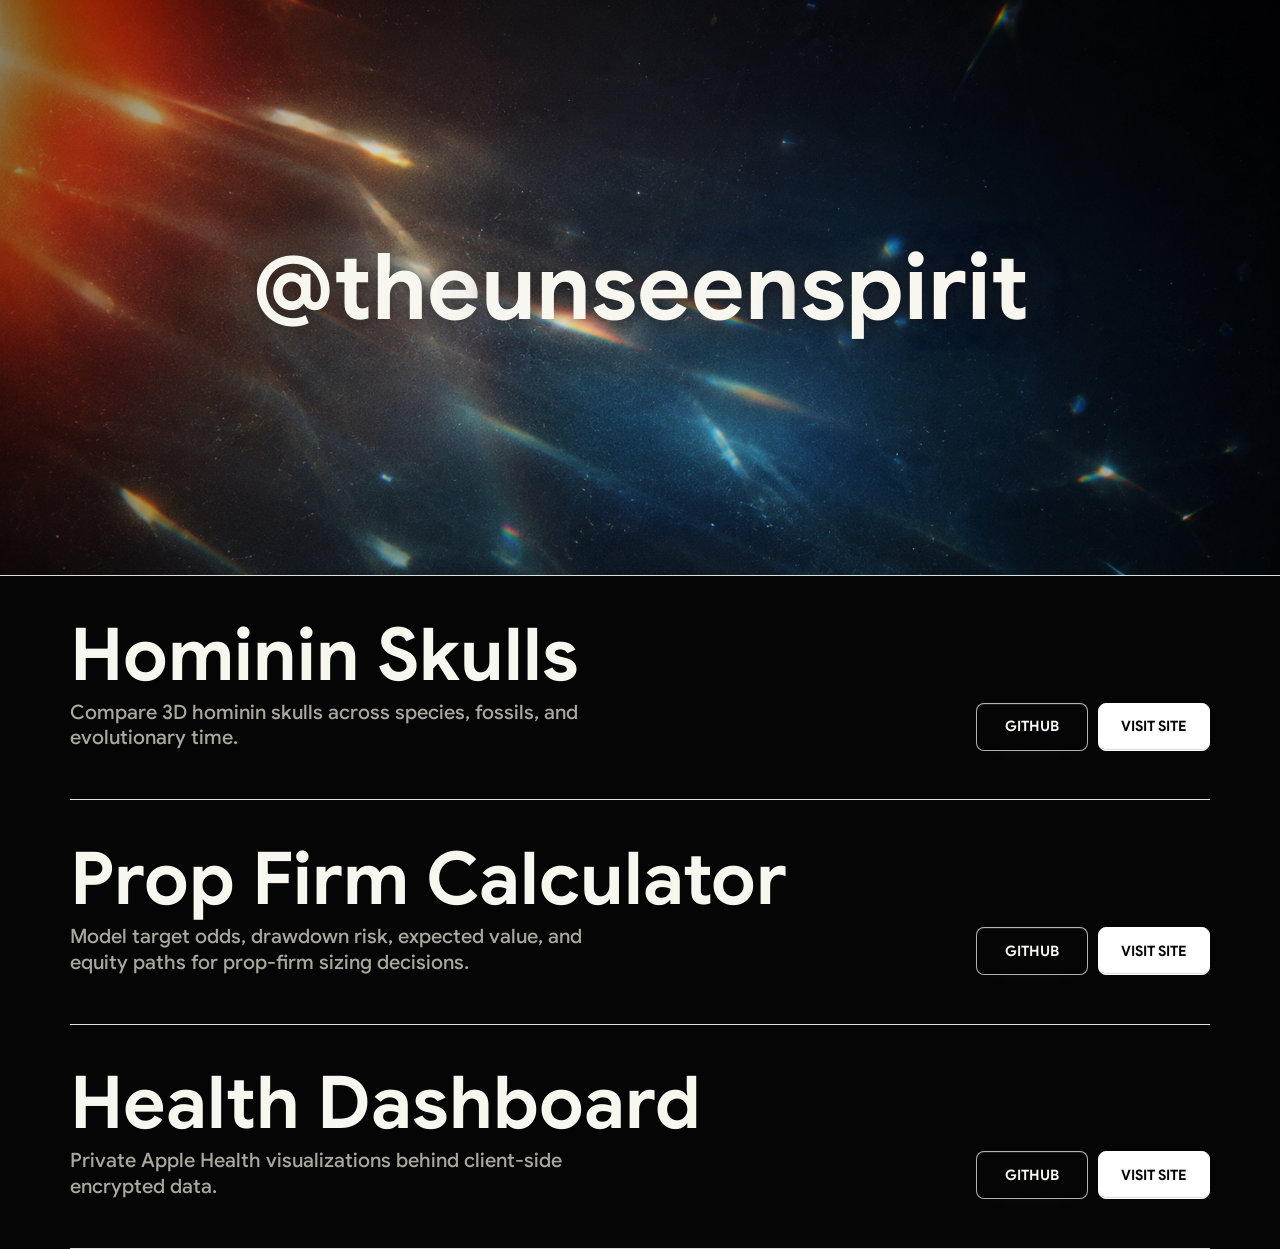
==== commit e3e14bbb: "Add health dashboard Pages site" ====
--- a/index.html
+++ b/index.html
@@ -68,6 +68,30 @@
             </a>
           </div>
         </article>
+
+        <article class="project">
+          <div class="project-copy">
+            <h2>Health Dashboard</h2>
+            <p>
+              Private Apple Health visualizations behind client-side encrypted
+              data.
+            </p>
+          </div>
+          <div class="project-links" aria-label="Health Dashboard links">
+            <a
+              class="project-link project-link-secondary"
+              href="https://github.com/theunseenspirit/theunseenspirit.github.io"
+            >
+              GitHub
+            </a>
+            <a
+              class="project-link project-link-primary"
+              href="https://theunseenspirit.github.io/health-dashboard/"
+            >
+              Visit Site
+            </a>
+          </div>
+        </article>
       </section>
     </main>
   </body>
